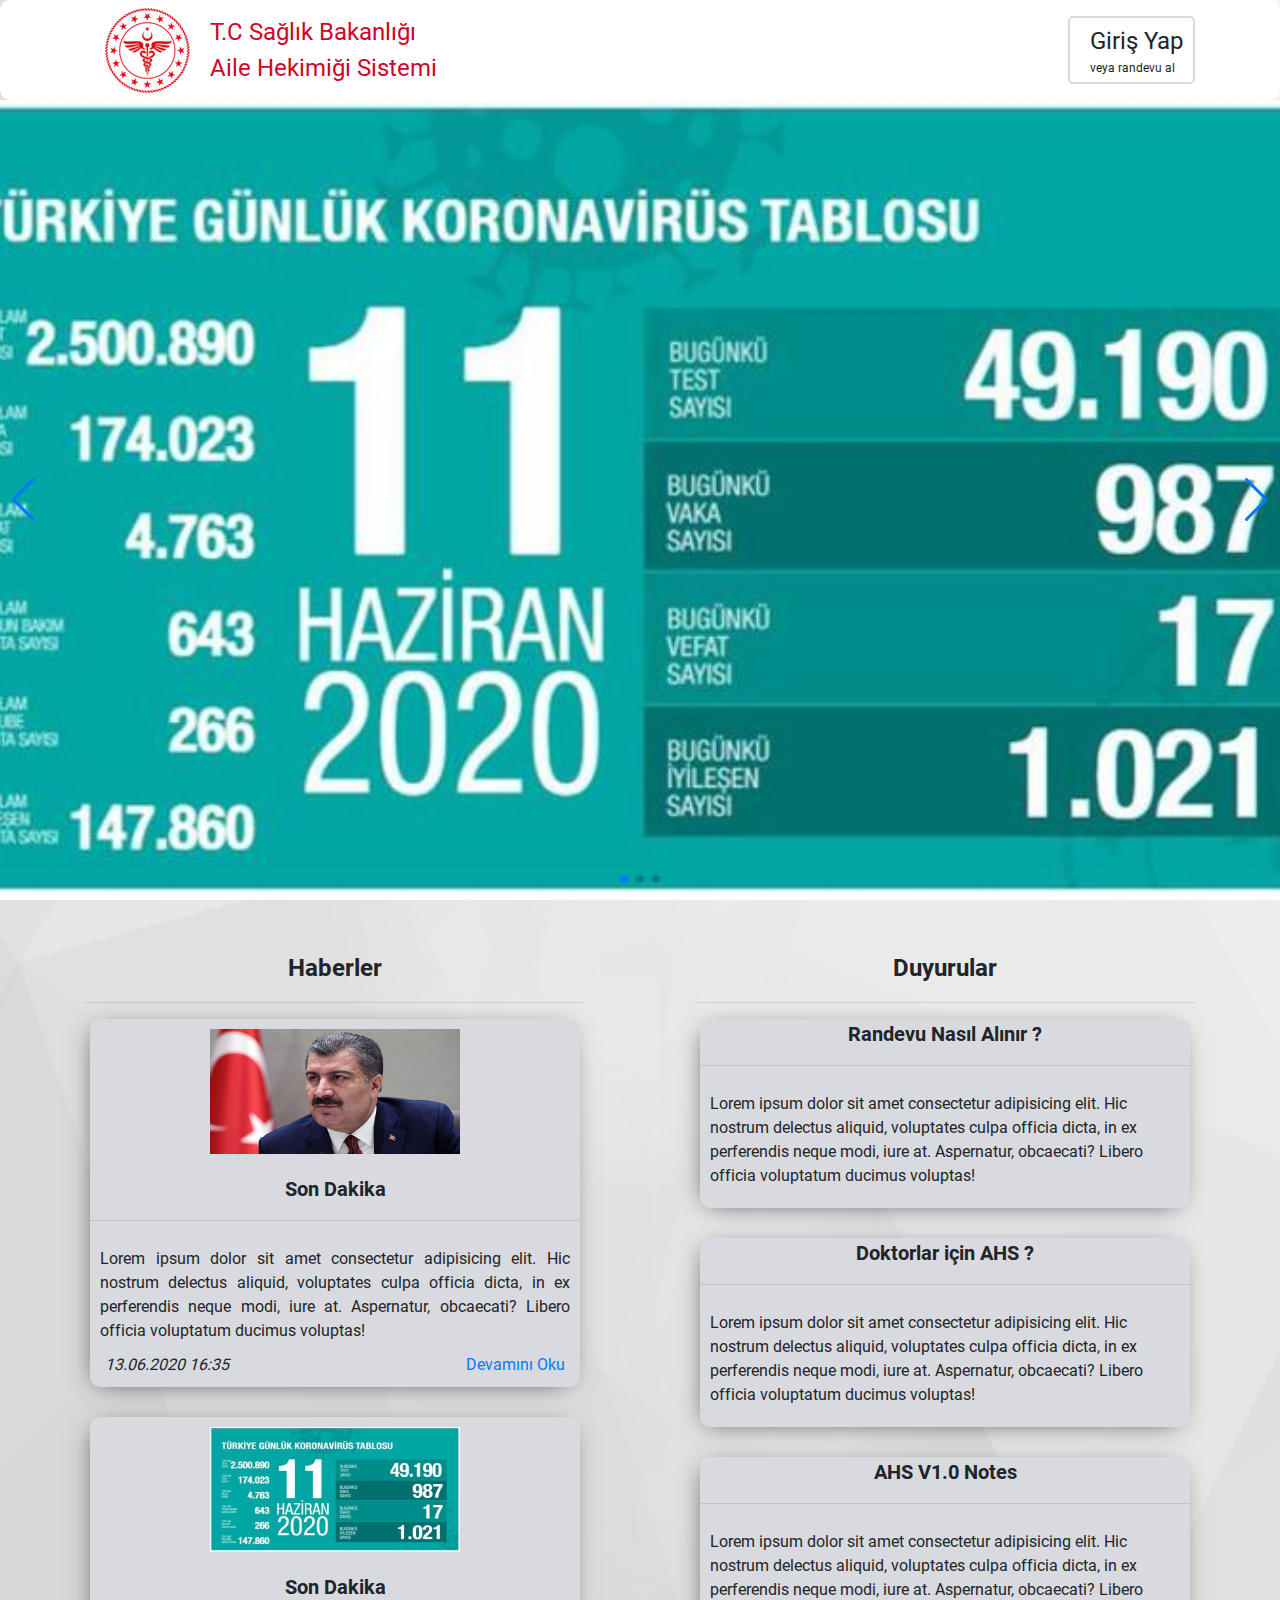
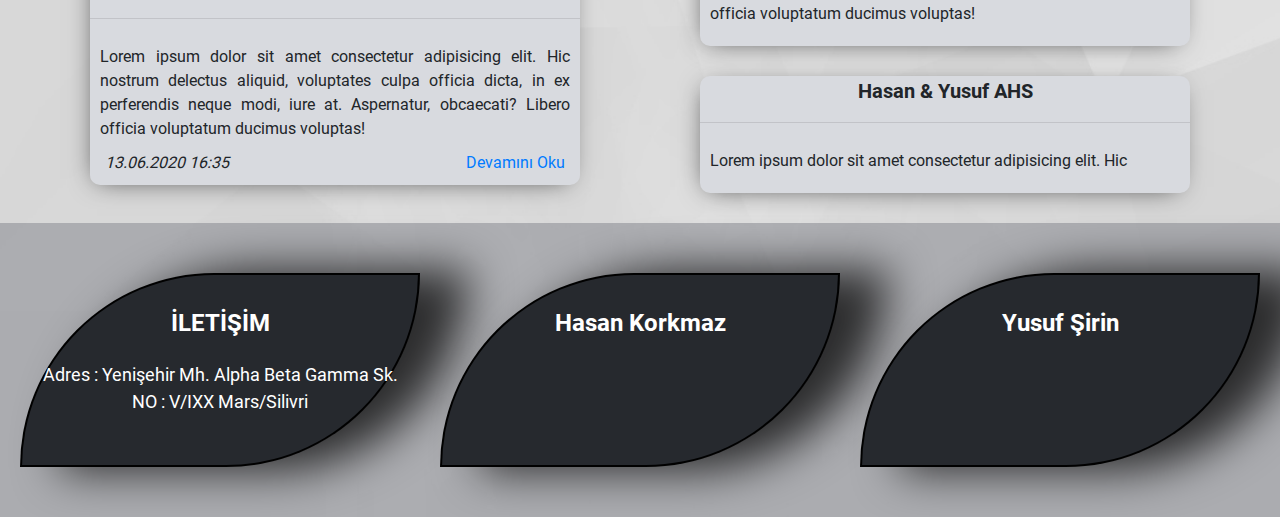
==== views/index.html @ 447f0928 "Initial Project" ====
<!DOCTYPE html>
<html lang="tr">

<head>
    <meta charset="UTF-8">
    <meta name="viewport" content="width=device-width, initial-scale=1.0">
    <link rel="stylesheet" href="../main.css">
    <link rel="stylesheet" href="../assets/boostrap/bootstrap.css">
    <link rel="stylesheet" href="../assets/swiper/swiper.css">
    <script src="../cookie.js"></script>


    <link rel="stylesheet" href="https://pro.fontawesome.com/releases/v5.10.0/css/all.css"
        integrity="sha384-AYmEC3Yw5cVb3ZcuHtOA93w35dYTsvhLPVnYs9eStHfGJvOvKxVfELGroGkvsg+p" crossorigin="anonymous" />
    <script src="https://code.jquery.com/jquery-3.5.1.min.js"
        integrity="sha256-9/aliU8dGd2tb6OSsuzixeV4y/faTqgFtohetphbbj0=" crossorigin="anonymous"></script>
    <title>Document</title>
</head>

<body>

<script>deleteCookies();</script>













    <div class="header">
        <div class="container">
            <div class="header-data-container flex j-space-between">
                <div class="header-item  flex j-center a-center" style="margin-left: 20px;">
                    <div class="header-item-logo ">
                        <img src="../assets/img/headerLogo.png" alt="" srcset="">
                    </div>
                    <div class="header-item-text">
                        <span class="header-title-text">T.C Sağlık Bakanlığı
                            Aile Hekimiği Sistemi
                        </span>
                        <span class="header-title-text"></span>
                    </div>
                </div>
                <div class="header-item flex a-center">
                    <div data-toggle="modal" data-target="#exampleModal" class="profile-container flex a-center">
                        <div class="profile-container-logo"><i class="fas fa-lock"></i></div>
                        <div class="profile-container-login">
                            <div class="profile-container-login-text">Giriş Yap</div>
                            <div class="profile-container-register-text">veya randevu al</div>

                        </div>
                    </div>
                </div>
            </div>
        </div>
    </div>
    <div class="main-body">

        <div class="body-items">
            <div class="slider">
                <!-- Swiper -->
                <!-- Swiper -->
                <div class="swiper-container">
                    <div class="swiper-wrapper">
                        <div class="swiper-slide"><img src="../assets/img/korona.jpg" alt="" srcset=""></div>
                        <div class="swiper-slide"><img src="../assets/img/sliderSaglik.png" alt="" srcset=""></div>
                        <div class="swiper-slide"><img src="../assets/img/fkoca.jpg" alt="" srcset=""></div>
                    </div>
                    <!-- Add Pagination -->
                    <div class="swiper-pagination"></div>
                    <!-- Add Arrows -->
                    <div class="swiper-button-next"></div>
                    <div class="swiper-button-prev"></div>
                </div>
            </div>
        </div>
        <div class="container">
            <div class="flex " style="justify-content: space-between;     margin-top: 50px;">
                <div class="news">
                    <div class="news-title">Haberler</div>
                    <hr>
                    <div class="news-item">
                        <div class="news-item-image flex j-center"><img src="../assets/img/fkoca.jpg" alt=""></div>
                        <div class="news-item-content">
                            <div class="news-item-title">Son Dakika</div>
                            <hr>
                            <div class="news-item-text">Lorem ipsum dolor sit amet consectetur adipisicing elit. Hic
                                nostrum delectus aliquid, voluptates culpa officia dicta, in ex perferendis neque modi,
                                iure at. Aspernatur, obcaecati? Libero officia voluptatum ducimus voluptas!</div>
                        </div>
                        <div class="news-item-detail flex j-space-between">
                            <div class="news-item-detail-left">
                                13.06.2020 16:35
                            </div>
                            <div class="news-item-detail-right">
                                <a href="">Devamını Oku</a>
                            </div>
                        </div>


                    </div>
                    <div class="news-item">
                        <div class="news-item-image flex j-center"><img src="../assets/img/korona.jpg" alt=""></div>
                        <div class="news-item-content">
                            <div class="news-item-title">Son Dakika</div>
                            <hr>
                            <div class="news-item-text">Lorem ipsum dolor sit amet consectetur adipisicing elit. Hic
                                nostrum delectus aliquid, voluptates culpa officia dicta, in ex perferendis neque modi,
                                iure at. Aspernatur, obcaecati? Libero officia voluptatum ducimus voluptas!</div>
                        </div>
                        <div class="news-item-detail flex j-space-between">
                            <div class="news-item-detail-left">
                                13.06.2020 16:35
                            </div>
                            <div class="news-item-detail-right">
                                <a href="">Devamını Oku</a>
                            </div>
                        </div>


                    </div>
                </div>
                <div class="announcement">
                    <div class="announcement-title">Duyurular</div>
                    <hr>
                    <div class="announcement-item">
                        <div class="news-item-title">Randevu Nasıl Alınır ?</div>
                        <hr style="width: 100%">
                        <div class="news-item-text">Lorem ipsum dolor sit amet consectetur adipisicing elit. Hic
                            nostrum delectus aliquid, voluptates culpa officia dicta, in ex perferendis neque modi,
                            iure at. Aspernatur, obcaecati? Libero officia voluptatum ducimus voluptas!</div>
                    </div>
                    <div class="announcement-item">
                        <div class="news-item-title">Doktorlar için AHS ?</div>
                        <hr>
                        <div class="news-item-text">Lorem ipsum dolor sit amet consectetur adipisicing elit. Hic
                            nostrum delectus aliquid, voluptates culpa officia dicta, in ex perferendis neque modi,
                            iure at. Aspernatur, obcaecati? Libero officia voluptatum ducimus voluptas!</div>
                    </div>
                    <div class="announcement-item">
                        <div class="news-item-title">AHS V1.0 Notes</div>
                        <hr>
                        <div class="news-item-text">Lorem ipsum dolor sit amet consectetur adipisicing elit. Hic
                            nostrum delectus aliquid, voluptates culpa officia dicta, in ex perferendis neque modi,
                            iure at. Aspernatur, obcaecati? Libero officia voluptatum ducimus voluptas!</div>
                    </div>
                    <div class="announcement-item">
                        <div class="news-item-title">Hasan & Yusuf AHS</div>
                        <hr>
                        <div class="news-item-text">Lorem ipsum dolor sit amet consectetur adipisicing elit. Hic
                        </div>

                    </div>

                </div>
            </div>
        </div>
    </div>
    <div class="footer">
        <div class="footer-contact flex">
            <div class="footer-contact-container">
                <div class="footer-contact-container-title">İLETİŞİM</div>
                <div class="footer-contact-container-content"> Adres : Yenişehir Mh. Alpha Beta Gamma Sk. NO : V/IXX
                    Mars/Silivri</div>
            </div>
            <div class="footer-contact-container">
                <div class="footer-contact-container-title">Hasan Korkmaz</div>
                <div class="footer-contact-container-icons flex j-center">
                    <i class="fab fa-github"></i>
                    <i class="fab fa-linkedin"></i>
                    <i class="fab fa-facebook-f"></i>
                    <i class="fab fa-instagram"></i>
                </div>
            </div>
            <div class="footer-contact-container">
                <div class="footer-contact-container-title">Yusuf Şirin</div>
                <div class="footer-contact-container-icons flex j-center">
                    <i class="fab fa-github"></i>
                    <i class="fab fa-linkedin"></i>
                    <i class="fab fa-facebook-f"></i>
                    <i class="fab fa-instagram"></i>
                </div>
            </div>

        </div>
        <div class="copyright">© Copyright 2020 | Hasan & Yusuf Organization Tüm Hakları MIT Lisansı ile dağıtıma
            açıktır.</div>
    </div>


    <div class="modal fade" id="exampleModal" tabindex="-1" role="dialog" aria-labelledby="exampleModalLabel"
        aria-hidden="true">
        <div class="modal-dialog" role="document">
            <div class="modal-content">
                <div class="modal-header">
                    <h5 class="modal-title" id="exampleModalLabel">Giriş Yap & Randevu Al</h5>
                    <button type="button" class="close" data-dismiss="modal" aria-label="Close">
                        <span aria-hidden="true">&times;</span>
                    </button>
                </div>
                <div class="modal-body">
                    <div class="button-group flex j-space-evenly">
                        <button type="button" id="login-staff-button" class="btn btn-primary">Personel Girişi</button>
                        <button type="button" id="login-patient-button" class="btn btn-primary">Hasta Girişi</button>
                    </div>
                    <div id="login-staff-div" style="display: none;">
                        <form id="login-staff-form" class="form-inline" style="margin-top: 20px;">
                            <div class="form-group">
                                <label style="font-weight: 700;" for="PersonelTC">Personel TC :</label>
                                <input style="margin-left: 10px;" type="text" name="PersonelTC" class="form-control"
                                    placeholder="16342751624">
                                <input type="hidden" name="loginType" value="0">

                            </div>
                            <div class="form-group">
                                <label style="font-weight: 700;" for="Sifre">Şifre :</label>
                                <input style="margin-left: 63px;" type="password" name="Sifre" class="form-control">
                            </div>
                        </form>
                    </div>
                    <div id="login-patient-div">
                        <form id="login-patient-form" class="form-inline " style="margin-top: 20px;">
                            <div class="form-group">
                                <label style="font-weight: 700;" for="PatientTC">Hasta TC :</label>
                                <input style="margin-left: 10px;" type="text" name="PatientTC" class="form-control"
                                    placeholder="16342751624">
                            </div>
                            <input type="hidden" name="loginType" value="1">
                        </form>
                    </div>
                </div>
                <div class="modal-footer">
                    <button type="button" class="btn btn-secondary" data-dismiss="modal">Kapat</button>
                    <button type="button" id="loginButton" class="btn btn-primary">Giriş Yap</button>
                </div>
            </div>
        </div>
    </div>












    <!-- Initialize Swiper -->
    <script src="../assets/swiper/swiper.js"></script>
    <script src="../assets/boostrap/bootstrap.js"></script>
    <script src="../assets/notify/notify.js"></script>
    <script>
        var swiper = new Swiper('.swiper-container', {
            spaceBetween: 30,
            centeredSlides: true,
            loop: true,
            autoplay: {
                delay: 5000,
                disableOnInteraction: false,
            },
            pagination: {
                el: '.swiper-pagination',
                clickable: true,
            },
            navigation: {
                nextEl: '.swiper-button-next',
                prevEl: '.swiper-button-prev',
            },
        });

        var loginType = "Patient";
        var loginStaffBtn = $('#login-staff-button');
        var loginPatientButton = $('#login-patient-button');
        var loginButton = $('#loginButton');
        loginStaffBtn.click(function () {
            loginType = "Staff";
            $('#login-staff-div').css("display", "block");
            $('#login-patient-div').css("display", "none");

        });
        loginPatientButton.click(function () {
            loginType = "Patient";
            $('#login-staff-div').css("display", "none");
            $('#login-patient-div').css("display", "block");

        });
        loginButton.click(function () {
            var loginPatientForm = $('#login-patient-form');
            var loginStaffForm = $('#login-staff-form');
            if (loginType == "Patient") {
                $.ajax({
                    type: "POST",
                    url: "../server/login.php",
                    data: loginPatientForm.serialize(),
                    success: function (response) {

                        var obj = JSON.parse(response);

                        if (obj.Status == true) {
                            $.notify(obj.Message, "success");

                            var timer = window.setTimeout(() => {
                                document.cookie = "AHSUserType=1;TC=";
                                document.cookie = "AHSTC=" + obj.Data.TC + ";";
                                document.cookie = "AHSnameSurname=" + obj.Data.Ad + " " + obj.Data.Soyad + ";";
                                console.log("timerEnd");
                                clearTimeout(timer);
                                window.location.href = "patient.html";
                            }, 3000);
                        }
                        else { $.notify(obj.Message, "error"); }
                    }
                });
            }
            else {
                $.ajax({
                    type: "POST",
                    url: "../server/login.php",
                    data: loginStaffForm.serialize(),
                    success: function (response) {
                        var obj = JSON.parse(response);
                        if (obj.Status == true) {
                            $.notify(obj.Message, "success");

                            var timer = window.setTimeout(() => {
                                document.cookie = "AHSUserType=0;TC=";
                                document.cookie = "AHSTC=" + obj.Data.TC + ";";
                                document.cookie = "AHSnameSurname=" + obj.Data.Ad + " " + obj.Data.Soyad + ";";
                                
                                clearTimeout(timer);
                                window.location.href = "patient.html";
                            }, 3000);
                        }
                        else {
                            $.notify(obj.Message, "error");

                        }


                    }
                });
            }
        })


    </script>
</body>

</html>
---- main.css ----
@font-face {
  font-family: Roboto;
  src: url("assets/fonts/Roboto/Roboto-Regular.ttf");
  font-weight: 400;
}

@font-face {
  font-family: Roboto;
  src: url("assets/fonts/Roboto/Roboto-Bold.ttf");
  font-weight: 700;
}

* {
  margin: 0;
  padding: 0;
  font-family: Roboto;
}

body {
  background-color: #F0F2F5;
  font-size: 1em;
  font-family: Roboto;
  margin: 0;
  padding: 0;
  background-image: url(assets/img/main-bg.jpg);
  background-position: center;
  background-repeat: no-repeat;
  background-size: cover;
}

.flex {
  display: -webkit-box;
  display: -ms-flexbox;
  display: flex;
}

.none {
  display: none;
}

.j-center {
  -webkit-box-pack: center;
      -ms-flex-pack: center;
          justify-content: center;
}

.h-100 {
  height: 100%;
}

.w-100 {
  width: 100%;
}

.a-center {
  -webkit-box-align: center;
      -ms-flex-align: center;
          align-items: center;
}

.j-space-between {
  -webkit-box-pack: justify;
      -ms-flex-pack: justify;
          justify-content: space-between;
}

.j-space-evenly {
  -webkit-box-pack: space-evenly;
      -ms-flex-pack: space-evenly;
          justify-content: space-evenly;
}

.container {
  width: 1024px;
  margin: auto;
}

.header {
  background-color: #FFFFFF;
  border-radius: 10px;
}

.header-item {
  height: 100px;
}

.header-item-text {
  margin-left: 20px;
  margin-right: 20px;
  font-size: 1.5em;
}

.header-title-text {
  font-family: "Roboto";
  white-space: pre-line;
  color: #d10429;
}

.profile-container {
  font-size: 1.5em;
  padding: 5px 10px;
  border-radius: 5px;
  border: 2px solid #D8DADF;
  cursor: pointer;
}

.profile-container-login {
  margin-left: 10px;
}

.profile-container-register-text {
  font-size: 0.5em;
}

.slider {
  position: relative;
  height: 100%;
}

.swiper-container {
  width: 100%;
  height: 100%;
}

.swiper-slide > img {
  height: 800px;
}

.swiper-slide {
  text-align: center;
  font-size: 18px;
  background: #fff;
  height: 100%;
  /* Center slide text vertically */
  display: -webkit-box;
  display: -ms-flexbox;
  display: flex;
  -webkit-box-pack: center;
  -ms-flex-pack: center;
  justify-content: center;
  -webkit-box-align: center;
  -ms-flex-align: center;
  align-items: center;
}

.announcement {
  width: 500px;
}

.news {
  width: 500px;
}

.news-title {
  font-family: "Roboto";
  font-weight: 700;
  text-align: center;
  font-size: 24px;
}

.news-item {
  margin: 5px;
  border-radius: 10px;
  padding-bottom: 10px;
  margin-bottom: 30px;
  text-align: justify;
  background-color: #D8DADF;
  -webkit-box-shadow: -3px 4px 25px -10px rgba(0, 0, 0, 0.75);
  box-shadow: -3px 4px 25px -10px rgba(0, 0, 0, 0.75);
}

.news-item-image {
  padding: 10px;
}

.news-item-image > img {
  width: 250px;
  height: 125px;
}

.news-item-content {
  width: 100%;
}

.news-item-title {
  width: 100%;
  text-align: center;
  font-weight: 700;
  margin-top: 10px;
  font-size: 20px;
}

.news-item-text {
  padding: 10px;
}

.news-item-detail {
  margin-left: 15px;
  margin-right: 15px;
}

.news-item-detail-left {
  font-style: italic;
}

.announcement-title {
  font-weight: 700;
  text-align: center;
  font-size: 24px;
}

.announcement-item {
  margin: 5px;
  border-radius: 10px;
  padding-bottom: 10px;
  margin-bottom: 30px;
  background-color: #D8DADF;
  -webkit-box-shadow: -3px 4px 25px -10px rgba(0, 0, 0, 0.75);
  box-shadow: -3px 4px 25px -10px rgba(0, 0, 0, 0.75);
}

.footer {
  background-color: rgba(127, 130, 137, 0.5);
  color: black;
}

.copyright {
  text-align: center;
  vertical-align: middle;
  font-weight: 700;
  font-size: 10px;
  background-color: black;
  color: white;
  bottom: 0;
  position: fixed;
  width: 100%;
  height: 20px;
}

.footer-contact {
  -webkit-box-pack: space-evenly;
      -ms-flex-pack: space-evenly;
          justify-content: space-evenly;
}

.footer-contact-container {
  width: 400px;
  border-top-left-radius: 200px;
  border-bottom-right-radius: 200px;
  border: 2px solid black;
  background-color: #26292E;
  margin-top: 50px;
  margin-bottom: 50px;
  padding-bottom: 30px;
  padding-top: 30px;
  -webkit-box-shadow: 44px 0px 45px 4px rgba(0, 0, 0, 0.75);
  box-shadow: 44px 0px 45px 4px rgba(0, 0, 0, 0.75);
}

.footer-contact-container-title {
  text-align: center;
  font-weight: 700;
  font-size: 24px;
  color: white;
}

.footer-contact-container-content {
  text-align: center;
  padding: 20px;
  color: white;
  font-size: 18px;
}

.footer-contact-container-icons > i {
  font-size: 40px;
  color: white;
  margin-top: 10px;
  margin-left: 10px;
  margin-right: 10px;
  cursor: pointer;
}

.data-content {
  padding: 30px;
}

.form-item {
  padding: 10px;
  margin-bottom: 5px;
  width: 500px;
  background-color: #F0F2F5;
}

.time-container {
  width: 100%;
  padding: 30px;
}

.time-buttons {
  background-color: #F0F2F5;
  padding: 3px;
  border: 1px solid black;
  border-radius: 3px;
  margin: 5px;
}

.disable {
  background-color: #6c757d !important;
}

.selected {
  background-color: #4CAF50 !important;
}

.btn-appoiment {
  margin-top: 30px;
  font-weight: 700;
}
/*# sourceMappingURL=main.css.map */
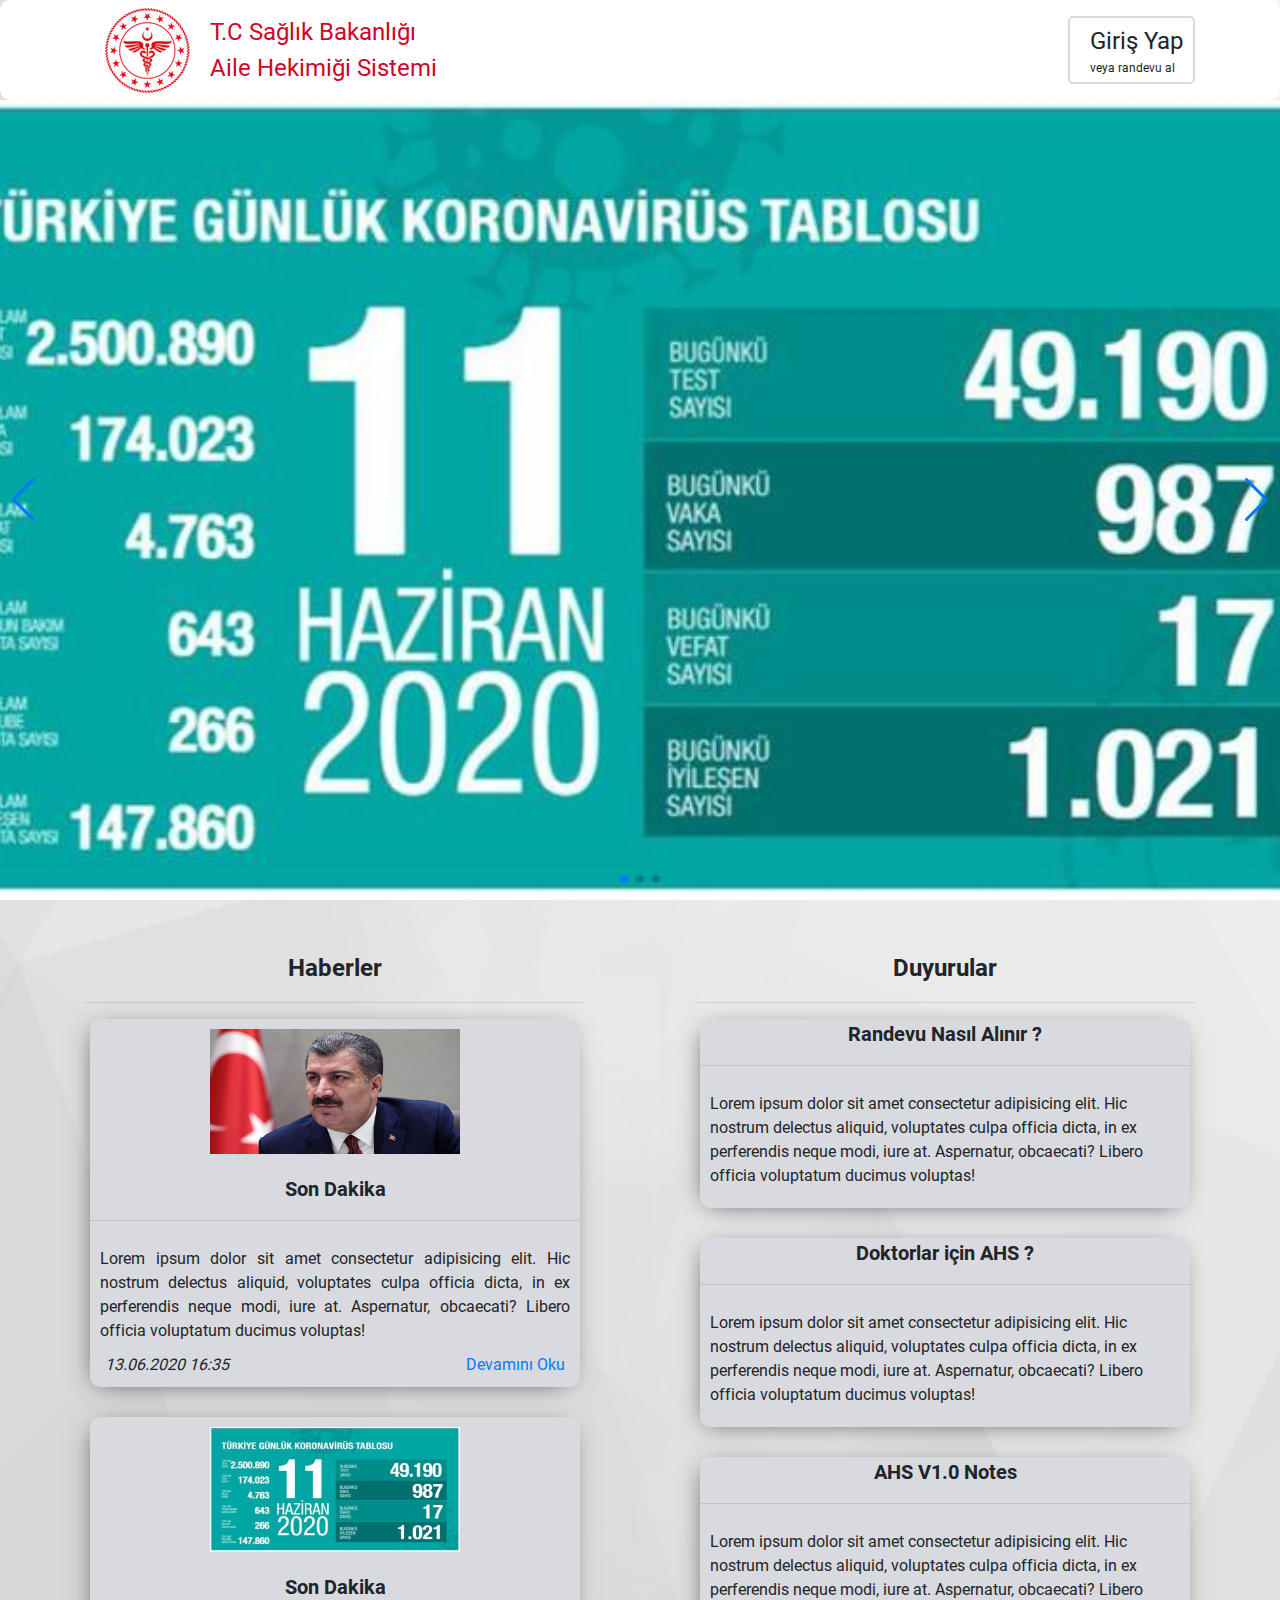
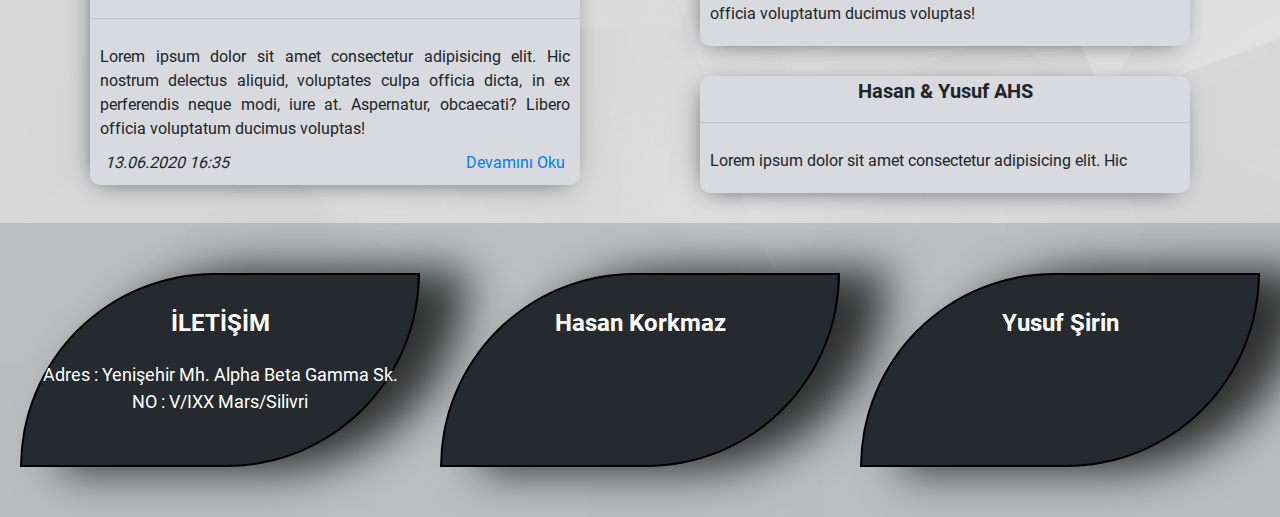
==== commit 5377b516: "add-procces-php-and-page" ====
--- a/views/index.html
+++ b/views/index.html
@@ -218,7 +218,7 @@
                                 <input type="hidden" name="loginType" value="0">
 
                             </div>
-                            <div class="form-group">
+                            <div class="form-group" style="margin-top:10px">
                                 <label style="font-weight: 700;" for="Sifre">Şifre :</label>
                                 <input style="margin-left: 63px;" type="password" name="Sifre" class="form-control">
                             </div>
@@ -337,7 +337,7 @@
                                 document.cookie = "AHSnameSurname=" + obj.Data.Ad + " " + obj.Data.Soyad + ";";
                                 
                                 clearTimeout(timer);
-                                window.location.href = "patient.html";
+                                window.location.href = "personel.html";
                             }, 3000);
                         }
                         else {
--- a/main.css
+++ b/main.css
@@ -220,7 +220,7 @@
 }
 
 .footer {
-  background-color: rgba(127, 130, 137, 0.5);
+  background-color: rgba(127, 130, 137, 0.3);
   color: black;
 }
 
@@ -304,11 +304,11 @@
   margin: 5px;
 }
 
-.disable {
-  background-color: #6c757d !important;
-}
-
-.selected {
+.disabled {
+  cursor: no-drop !important;
+}
+
+.time-container .selected {
   background-color: #4CAF50 !important;
 }
 
@@ -316,4 +316,16 @@
   margin-top: 30px;
   font-weight: 700;
 }
+
+#todayDate {
+  color: white;
+}
+
+.status-false {
+  background-color: #dc3545 !important;
+}
+
+.status-true {
+  background-color: #28a745 !important;
+}
 /*# sourceMappingURL=main.css.map */